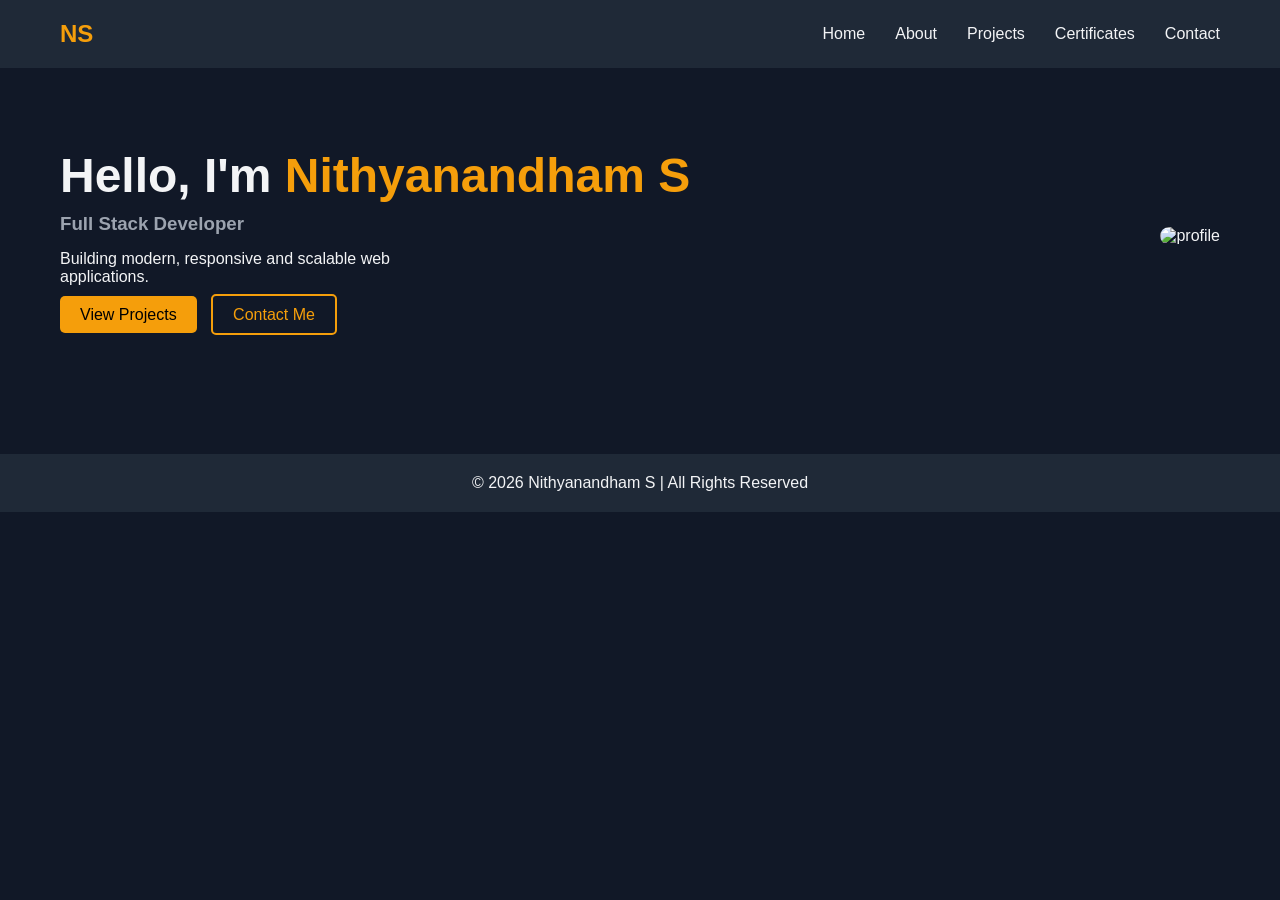
==== index.html @ 8ca4f581 "Converted to multi-page portfolio" ====
<!DOCTYPE html>
<html lang="en">
<head>
    <meta charset="UTF-8">
    <title>Nithyanandham S | Portfolio</title>
    <meta name="viewport" content="width=device-width, initial-scale=1.0">

    <!-- ICONS -->
    <link rel="stylesheet" href="https://cdnjs.cloudflare.com/ajax/libs/font-awesome/6.5.0/css/all.min.css">

    <link rel="stylesheet" href="css/style.css">
</head>
<body>

<nav>
    <div class="logo">NS</div>
    <ul>
        <li><a href="index.html">Home</a></li>
        <li><a href="about.html">About</a></li>
        <li><a href="projects.html">Projects</a></li>
        <li><a href="certificates.html">Certificates</a></li>
        <li><a href="contact.html">Contact</a></li>
    </ul>
</nav>

<section class="home-container">
    <div class="home-text">
        <h1>Hello, I'm <span>Nithyanandham S</span></h1>
        <h3>Full Stack Developer</h3>
        <p>Building modern, responsive and scalable web applications.</p>

        <div class="buttons">
            <a href="projects.html" class="btn">View Projects</a>
            <a href="contact.html" class="btn-outline">Contact Me</a>
        </div>
    </div>

    <div class="home-image">
        <img src="assets/images/profile.png" alt="profile">
    </div>
</section>

<footer>
    <p>© 2026 Nithyanandham S | All Rights Reserved</p>
</footer>

</body>
</html>
---- css/style.css ----
* {
    margin: 0;
    padding: 0;
    box-sizing: border-box;
    font-family: 'Segoe UI', sans-serif;
}

body {
    background: #111827;
    color: #f3f4f6;
}

nav {
    display: flex;
    justify-content: space-between;
    align-items: center;
    padding: 20px 60px;
    background: #1f2937;
}

nav .logo {
    font-size: 24px;
    font-weight: bold;
    color: #f59e0b;
}

nav ul {
    display: flex;
    list-style: none;
}

nav ul li {
    margin-left: 30px;
}

nav ul li a {
    text-decoration: none;
    color: #f3f4f6;
    transition: 0.3s;
}

nav ul li a:hover {
    color: #f59e0b;
}

.home-container {
    display: flex;
    justify-content: space-between;
    align-items: center;
    padding: 80px 60px;
}

.home-text h1 {
    font-size: 48px;
}

.home-text span {
    color: #f59e0b;
}

.home-text h3 {
    margin-top: 10px;
    color: #9ca3af;
}

.home-text p {
    margin-top: 15px;
    max-width: 400px;
}

.buttons {
    margin-top: 20px;
}

.btn {
    padding: 10px 20px;
    background: #f59e0b;
    color: black;
    text-decoration: none;
    margin-right: 10px;
    border-radius: 5px;
}

.btn-outline {
    padding: 10px 20px;
    border: 2px solid #f59e0b;
    color: #f59e0b;
    text-decoration: none;
    border-radius: 5px;
}

.home-image img {
    width: 300px;
    border-radius: 10px;
}

footer {
    text-align: center;
    padding: 20px;
    background: #1f2937;
    margin-top: 50px;
}
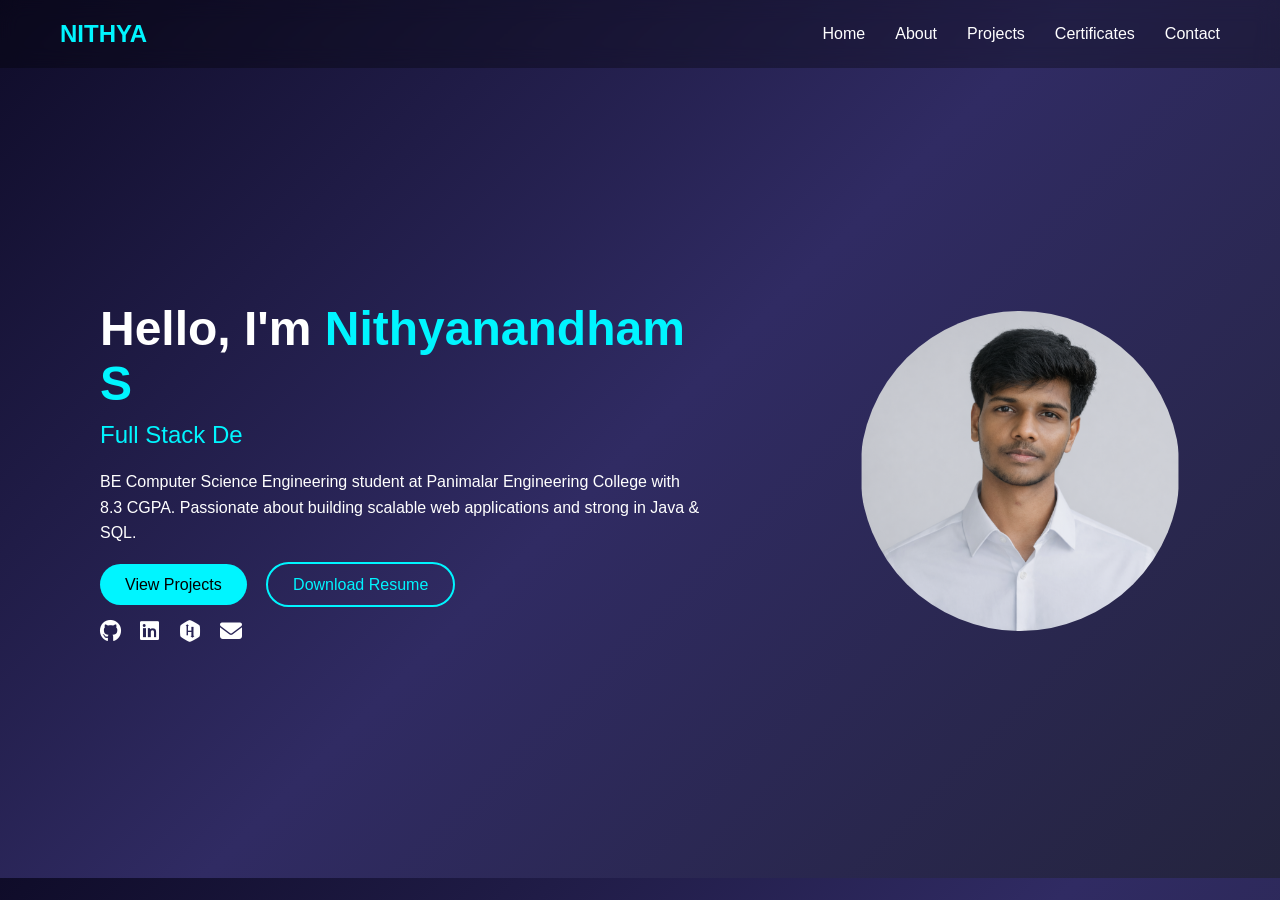
==== commit db293d46: "Premium animated homepage" ====
--- a/index.html
+++ b/index.html
@@ -1,19 +1,18 @@
 <!DOCTYPE html>
 <html lang="en">
 <head>
-    <meta charset="UTF-8">
-    <title>Nithyanandham S | Portfolio</title>
-    <meta name="viewport" content="width=device-width, initial-scale=1.0">
+<meta charset="UTF-8">
+<title>Nithyanandham S | Portfolio</title>
+<meta name="viewport" content="width=device-width, initial-scale=1.0">
 
-    <!-- ICONS -->
-    <link rel="stylesheet" href="https://cdnjs.cloudflare.com/ajax/libs/font-awesome/6.5.0/css/all.min.css">
+<link rel="stylesheet" href="https://cdnjs.cloudflare.com/ajax/libs/font-awesome/6.5.0/css/all.min.css">
+<link rel="stylesheet" href="css/style.css">
 
-    <link rel="stylesheet" href="css/style.css">
 </head>
 <body>
 
-<nav>
-    <div class="logo">NS</div>
+<nav class="navbar">
+    <div class="logo">NITHYA</div>
     <ul>
         <li><a href="index.html">Home</a></li>
         <li><a href="about.html">About</a></li>
@@ -23,26 +22,37 @@
     </ul>
 </nav>
 
-<section class="home-container">
-    <div class="home-text">
+<section class="hero">
+
+    <div class="hero-text">
         <h1>Hello, I'm <span>Nithyanandham S</span></h1>
-        <h3>Full Stack Developer</h3>
-        <p>Building modern, responsive and scalable web applications.</p>
+        <h2><span class="typing"></span></h2>
+
+        <p>
+            BE Computer Science Engineering student at Panimalar Engineering College
+            with 8.3 CGPA. Passionate about building scalable web applications and
+            strong in Java & SQL.
+        </p>
 
         <div class="buttons">
             <a href="projects.html" class="btn">View Projects</a>
-            <a href="contact.html" class="btn-outline">Contact Me</a>
+            <a href="assets/resume/resume.pdf" class="btn-outline" download>Download Resume</a>
+        </div>
+
+        <div class="social-icons">
+            <a href="https://github.com/nithisaravanan2005-del" target="_blank"><i class="fab fa-github"></i></a>
+            <a href="https://www.linkedin.com/in/nithyanandham-s-35a0b9305/" target="_blank"><i class="fab fa-linkedin"></i></a>
+            <a href="https://www.hackerrank.com/profile/nithisaravanan21" target="_blank"><i class="fab fa-hackerrank"></i></a>
+            <a href="mailto:nithisaravanan2005@gmail.com"><i class="fas fa-envelope"></i></a>
         </div>
     </div>
 
-    <div class="home-image">
+    <div class="hero-image">
         <img src="assets/images/profile.png" alt="profile">
     </div>
+
 </section>
 
-<footer>
-    <p>© 2026 Nithyanandham S | All Rights Reserved</p>
-</footer>
-
+<script src="js/script.js"></script>
 </body>
 </html>
--- a/css/style.css
+++ b/css/style.css
@@ -1,102 +1,134 @@
-* {
-    margin: 0;
-    padding: 0;
-    box-sizing: border-box;
-    font-family: 'Segoe UI', sans-serif;
+*{
+    margin:0;
+    padding:0;
+    box-sizing:border-box;
+    font-family: 'Poppins', sans-serif;
 }
 
-body {
-    background: #111827;
-    color: #f3f4f6;
+body{
+    background: linear-gradient(135deg,#0f0c29,#302b63,#24243e);
+    color:white;
 }
 
-nav {
-    display: flex;
-    justify-content: space-between;
-    align-items: center;
-    padding: 20px 60px;
-    background: #1f2937;
+.navbar{
+    display:flex;
+    justify-content:space-between;
+    align-items:center;
+    padding:20px 60px;
+    background: rgba(0,0,0,0.3);
+    backdrop-filter: blur(10px);
 }
 
-nav .logo {
-    font-size: 24px;
-    font-weight: bold;
-    color: #f59e0b;
+.logo{
+    font-size:24px;
+    font-weight:bold;
+    color:#00f5ff;
 }
 
-nav ul {
-    display: flex;
-    list-style: none;
+.navbar ul{
+    display:flex;
+    list-style:none;
 }
 
-nav ul li {
-    margin-left: 30px;
+.navbar ul li{
+    margin-left:30px;
 }
 
-nav ul li a {
-    text-decoration: none;
-    color: #f3f4f6;
-    transition: 0.3s;
+.navbar ul li a{
+    text-decoration:none;
+    color:white;
+    transition:0.3s;
 }
 
-nav ul li a:hover {
-    color: #f59e0b;
+.navbar ul li a:hover{
+    color:#00f5ff;
 }
 
-.home-container {
-    display: flex;
-    justify-content: space-between;
-    align-items: center;
-    padding: 80px 60px;
+.hero{
+    display:flex;
+    justify-content:space-between;
+    align-items:center;
+    padding:80px 100px;
+    min-height:90vh;
 }
 
-.home-text h1 {
-    font-size: 48px;
+.hero-text{
+    max-width:600px;
 }
 
-.home-text span {
-    color: #f59e0b;
+.hero-text h1{
+    font-size:48px;
 }
 
-.home-text h3 {
-    margin-top: 10px;
-    color: #9ca3af;
+.hero-text span{
+    color:#00f5ff;
 }
 
-.home-text p {
-    margin-top: 15px;
-    max-width: 400px;
+.hero-text h2{
+    margin-top:10px;
+    font-weight:400;
 }
 
-.buttons {
-    margin-top: 20px;
+.hero-text p{
+    margin-top:20px;
+    line-height:1.6;
 }
 
-.btn {
-    padding: 10px 20px;
-    background: #f59e0b;
-    color: black;
-    text-decoration: none;
-    margin-right: 10px;
-    border-radius: 5px;
+.buttons{
+    margin-top:30px;
 }
 
-.btn-outline {
-    padding: 10px 20px;
-    border: 2px solid #f59e0b;
-    color: #f59e0b;
-    text-decoration: none;
-    border-radius: 5px;
+.btn{
+    padding:12px 25px;
+    background:#00f5ff;
+    color:black;
+    text-decoration:none;
+    margin-right:15px;
+    border-radius:30px;
+    transition:0.3s;
 }
 
-.home-image img {
-    width: 300px;
-    border-radius: 10px;
+.btn:hover{
+    box-shadow:0 0 20px #00f5ff;
 }
 
-footer {
-    text-align: center;
-    padding: 20px;
-    background: #1f2937;
-    margin-top: 50px;
+.btn-outline{
+    padding:12px 25px;
+    border:2px solid #00f5ff;
+    border-radius:30px;
+    text-decoration:none;
+    color:#00f5ff;
+}
+
+.btn-outline:hover{
+    background:#00f5ff;
+    color:black;
+}
+
+.hero-image img{
+    width:320px;
+    border-radius:50%;
+    animation:float 3s ease-in-out infinite;
+}
+
+@keyframes float{
+    0%{transform:translateY(0px);}
+    50%{transform:translateY(-20px);}
+    100%{transform:translateY(0px);}
+}
+
+.social-icons{
+    margin-top:25px;
+}
+
+.social-icons a{
+    color:white;
+    margin-right:15px;
+    font-size:22px;
+    transition:0.3s;
+}
+
+.social-icons a:hover{
+    color:#00f5ff;
+    transform:scale(1.2);
 }
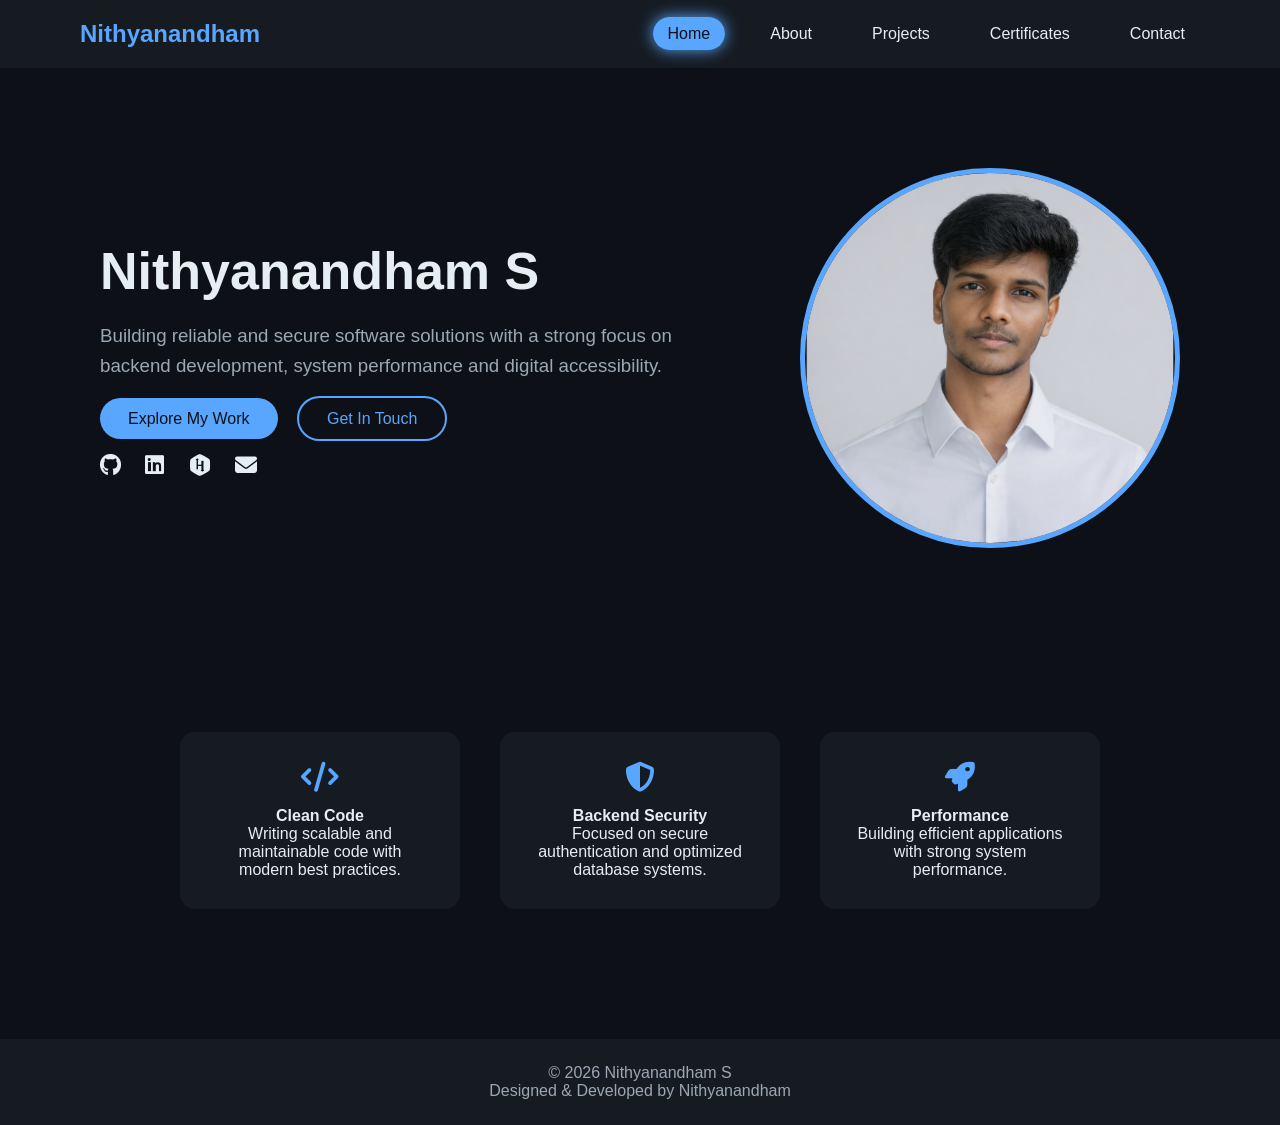
==== commit 86ead1ee: "Refined professional homepage design" ====
--- a/index.html
+++ b/index.html
@@ -12,9 +12,9 @@
 <body>
 
 <nav class="navbar">
-    <div class="logo">NITHYA</div>
+    <div class="logo">Nithyanandham</div>
     <ul>
-        <li><a href="index.html">Home</a></li>
+        <li><a href="index.html" class="active">Home</a></li>
         <li><a href="about.html">About</a></li>
         <li><a href="projects.html">Projects</a></li>
         <li><a href="certificates.html">Certificates</a></li>
@@ -25,18 +25,14 @@
 <section class="hero">
 
     <div class="hero-text">
-        <h1>Hello, I'm <span>Nithyanandham S</span></h1>
-        <h2><span class="typing"></span></h2>
-
-        <p>
-            BE Computer Science Engineering student at Panimalar Engineering College
-            with 8.3 CGPA. Passionate about building scalable web applications and
-            strong in Java & SQL.
-        </p>
+        <h1>Nithyanandham S</h1>
+        <h3 class="tagline">
+            Building reliable and secure software solutions with a strong focus on backend development, system performance and digital accessibility.
+        </h3>
 
         <div class="buttons">
-            <a href="projects.html" class="btn">View Projects</a>
-            <a href="assets/resume/resume.pdf" class="btn-outline" download>Download Resume</a>
+            <a href="projects.html" class="btn">Explore My Work</a>
+            <a href="contact.html" class="btn-outline">Get In Touch</a>
         </div>
 
         <div class="social-icons">
@@ -53,6 +49,32 @@
 
 </section>
 
-<script src="js/script.js"></script>
+<section class="highlights">
+    <div class="card">
+        <i class="fas fa-code"></i>
+        <h4>Clean Code</h4>
+        <p>Writing scalable and maintainable code with modern best practices.</p>
+    </div>
+
+    <div class="card">
+        <i class="fas fa-shield-alt"></i>
+        <h4>Backend Security</h4>
+        <p>Focused on secure authentication and optimized database systems.</p>
+    </div>
+
+    <div class="card">
+        <i class="fas fa-rocket"></i>
+        <h4>Performance</h4>
+        <p>Building efficient applications with strong system performance.</p>
+    </div>
+</section>
+
+<footer>
+    <div class="footer-content">
+        <p>© 2026 Nithyanandham S</p>
+        <p>Designed & Developed by Nithyanandham</p>
+    </div>
+</footer>
+
 </body>
 </html>
--- a/css/style.css
+++ b/css/style.css
@@ -2,27 +2,27 @@
     margin:0;
     padding:0;
     box-sizing:border-box;
-    font-family: 'Poppins', sans-serif;
+    font-family: 'Segoe UI', sans-serif;
 }
 
 body{
-    background: linear-gradient(135deg,#0f0c29,#302b63,#24243e);
-    color:white;
+    background: #0d1117;
+    color:#e6edf3;
 }
 
+/* NAVBAR */
 .navbar{
     display:flex;
     justify-content:space-between;
     align-items:center;
-    padding:20px 60px;
-    background: rgba(0,0,0,0.3);
-    backdrop-filter: blur(10px);
+    padding:20px 80px;
+    background:#161b22;
 }
 
 .logo{
     font-size:24px;
     font-weight:bold;
-    color:#00f5ff;
+    color:#58a6ff;
 }
 
 .navbar ul{
@@ -36,20 +36,25 @@
 
 .navbar ul li a{
     text-decoration:none;
-    color:white;
+    color:#e6edf3;
+    padding:8px 15px;
+    border-radius:20px;
     transition:0.3s;
 }
 
-.navbar ul li a:hover{
-    color:#00f5ff;
+.navbar ul li a:hover,
+.navbar ul li a.active{
+    background:#58a6ff;
+    color:#0d1117;
+    box-shadow:0 0 15px #58a6ff;
 }
 
+/* HERO */
 .hero{
     display:flex;
     justify-content:space-between;
     align-items:center;
-    padding:80px 100px;
-    min-height:90vh;
+    padding:100px 100px;
 }
 
 .hero-text{
@@ -57,21 +62,14 @@
 }
 
 .hero-text h1{
-    font-size:48px;
+    font-size:52px;
+    margin-bottom:20px;
 }
 
-.hero-text span{
-    color:#00f5ff;
-}
-
-.hero-text h2{
-    margin-top:10px;
+.tagline{
     font-weight:400;
-}
-
-.hero-text p{
-    margin-top:20px;
     line-height:1.6;
+    color:#9da7b3;
 }
 
 .buttons{
@@ -79,56 +77,91 @@
 }
 
 .btn{
-    padding:12px 25px;
-    background:#00f5ff;
-    color:black;
+    padding:12px 28px;
+    background:#58a6ff;
+    color:#0d1117;
     text-decoration:none;
+    border-radius:30px;
     margin-right:15px;
-    border-radius:30px;
     transition:0.3s;
 }
 
 .btn:hover{
-    box-shadow:0 0 20px #00f5ff;
+    box-shadow:0 0 20px #58a6ff;
 }
 
 .btn-outline{
-    padding:12px 25px;
-    border:2px solid #00f5ff;
+    padding:12px 28px;
+    border:2px solid #58a6ff;
     border-radius:30px;
     text-decoration:none;
-    color:#00f5ff;
+    color:#58a6ff;
 }
 
 .btn-outline:hover{
-    background:#00f5ff;
-    color:black;
+    background:#58a6ff;
+    color:#0d1117;
 }
 
+/* IMAGE */
 .hero-image img{
-    width:320px;
+    width:380px;
+    height:380px;
+    object-fit:cover;
     border-radius:50%;
-    animation:float 3s ease-in-out infinite;
+    border:5px solid #58a6ff;
 }
 
-@keyframes float{
-    0%{transform:translateY(0px);}
-    50%{transform:translateY(-20px);}
-    100%{transform:translateY(0px);}
-}
-
+/* SOCIAL */
 .social-icons{
     margin-top:25px;
 }
 
 .social-icons a{
-    color:white;
-    margin-right:15px;
+    margin-right:20px;
     font-size:22px;
+    color:#e6edf3;
     transition:0.3s;
 }
 
 .social-icons a:hover{
-    color:#00f5ff;
+    color:#58a6ff;
     transform:scale(1.2);
+}
+
+/* HIGHLIGHTS */
+.highlights{
+    display:flex;
+    justify-content:center;
+    gap:40px;
+    padding:80px;
+}
+
+.card{
+    background:#161b22;
+    padding:30px;
+    width:280px;
+    border-radius:15px;
+    text-align:center;
+    transition:0.3s;
+}
+
+.card i{
+    font-size:30px;
+    color:#58a6ff;
+    margin-bottom:15px;
+}
+
+.card:hover{
+    transform:translateY(-10px);
+    box-shadow:0 0 20px rgba(88,166,255,0.4);
+}
+
+/* FOOTER */
+footer{
+    background:#161b22;
+    padding:25px;
+    text-align:center;
+    margin-top:50px;
+    color:#9da7b3;
 }
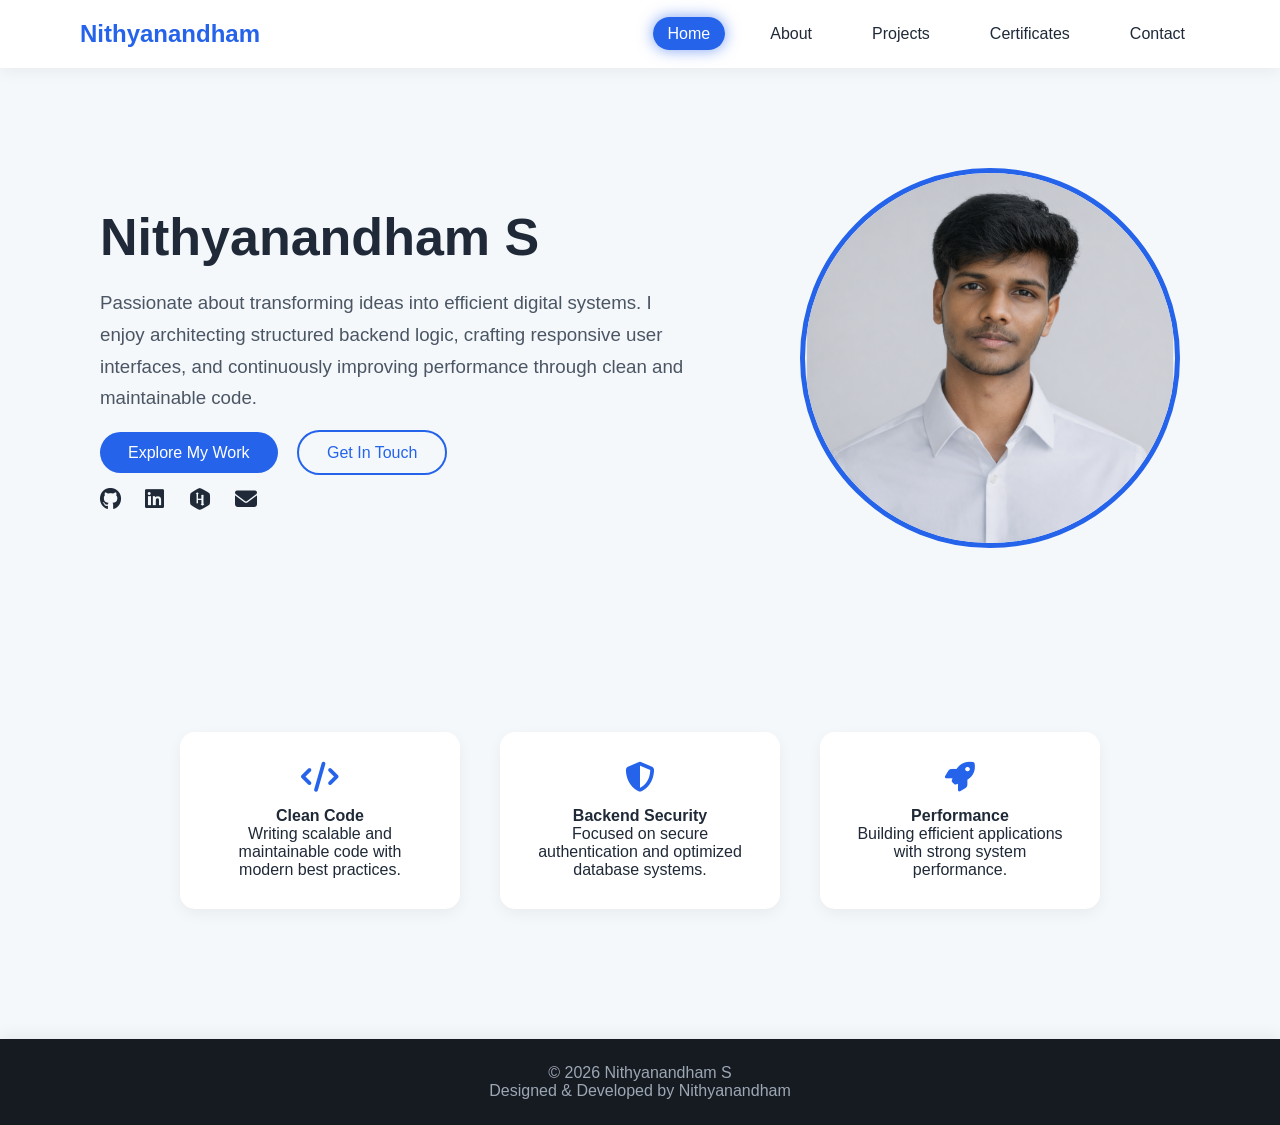
==== commit b85bdce2: "Homepage refined with lighter theme and image glow" ====
--- a/index.html
+++ b/index.html
@@ -27,8 +27,10 @@
     <div class="hero-text">
         <h1>Nithyanandham S</h1>
         <h3 class="tagline">
-            Building reliable and secure software solutions with a strong focus on backend development, system performance and digital accessibility.
-        </h3>
+    Passionate about transforming ideas into efficient digital systems. 
+    I enjoy architecting structured backend logic, crafting responsive user interfaces, 
+    and continuously improving performance through clean and maintainable code.
+</h3>
 
         <div class="buttons">
             <a href="projects.html" class="btn">Explore My Work</a>
--- a/css/style.css
+++ b/css/style.css
@@ -156,8 +156,185 @@
     transform:translateY(-10px);
     box-shadow:0 0 20px rgba(88,166,255,0.4);
 }
+*{
+    margin:0;
+    padding:0;
+    box-sizing:border-box;
+    font-family:'Segoe UI', sans-serif;
+}
+
+body{
+    background:#f4f8fb;
+    color:#1f2937;
+}
+
+/* NAVBAR */
+.navbar{
+    display:flex;
+    justify-content:space-between;
+    align-items:center;
+    padding:20px 80px;
+    background:white;
+    box-shadow:0 4px 15px rgba(0,0,0,0.05);
+}
+
+.logo{
+    font-size:24px;
+    font-weight:bold;
+    color:#2563eb;
+}
+
+.logo i{
+    margin-right:8px;
+}
+
+.navbar ul{
+    display:flex;
+    list-style:none;
+}
+
+.navbar ul li{
+    margin-left:30px;
+}
+
+.navbar ul li a{
+    text-decoration:none;
+    color:#1f2937;
+    padding:8px 15px;
+    border-radius:20px;
+    transition:0.3s;
+}
+
+.navbar ul li a:hover,
+.navbar ul li a.active{
+    background:#2563eb;
+    color:white;
+    box-shadow:0 0 15px rgba(37,99,235,0.6);
+}
+
+/* HERO */
+.hero{
+    display:flex;
+    justify-content:space-between;
+    align-items:center;
+    padding:100px 100px;
+}
+
+.hero-text{
+    max-width:600px;
+}
+
+.hero-text h1{
+    font-size:52px;
+    margin-bottom:20px;
+}
+
+.tagline{
+    font-weight:400;
+    line-height:1.7;
+    color:#4b5563;
+}
+
+.buttons{
+    margin-top:30px;
+}
+
+.btn{
+    padding:12px 28px;
+    background:#2563eb;
+    color:white;
+    text-decoration:none;
+    border-radius:30px;
+    margin-right:15px;
+    transition:0.3s;
+}
+
+.btn:hover{
+    box-shadow:0 0 20px rgba(37,99,235,0.6);
+}
+
+.btn-outline{
+    padding:12px 28px;
+    border:2px solid #2563eb;
+    border-radius:30px;
+    text-decoration:none;
+    color:#2563eb;
+}
+
+.btn-outline:hover{
+    background:#2563eb;
+    color:white;
+}
+
+/* IMAGE */
+.hero-image img{
+    width:380px;
+    height:380px;
+    object-fit:cover;
+    border-radius:50%;
+    border:5px solid #2563eb;
+    transition:0.4s;
+}
+
+.hero-image img:hover{
+    box-shadow:0 0 40px rgba(37,99,235,0.6);
+}
+
+/* SOCIAL */
+.social-icons{
+    margin-top:25px;
+}
+
+.social-icons a{
+    margin-right:20px;
+    font-size:22px;
+    color:#1f2937;
+    transition:0.3s;
+}
+
+.social-icons a:hover{
+    color:#2563eb;
+    transform:scale(1.2);
+}
+
+/* HIGHLIGHTS */
+.highlights{
+    display:flex;
+    justify-content:center;
+    gap:40px;
+    padding:80px;
+}
+
+.card{
+    background:white;
+    padding:30px;
+    width:280px;
+    border-radius:15px;
+    text-align:center;
+    transition:0.3s;
+    box-shadow:0 5px 15px rgba(0,0,0,0.05);
+}
+
+.card i{
+    font-size:30px;
+    color:#2563eb;
+    margin-bottom:15px;
+}
+
+.card:hover{
+    transform:translateY(-10px);
+    box-shadow:0 15px 30px rgba(0,0,0,0.1);
+}
 
 /* FOOTER */
+footer{
+    background:white;
+    padding:25px;
+    text-align:center;
+    margin-top:50px;
+    color:#6b7280;
+    box-shadow:0 -5px 15px rgba(0,0,0,0.05);
+}
 footer{
     background:#161b22;
     padding:25px;
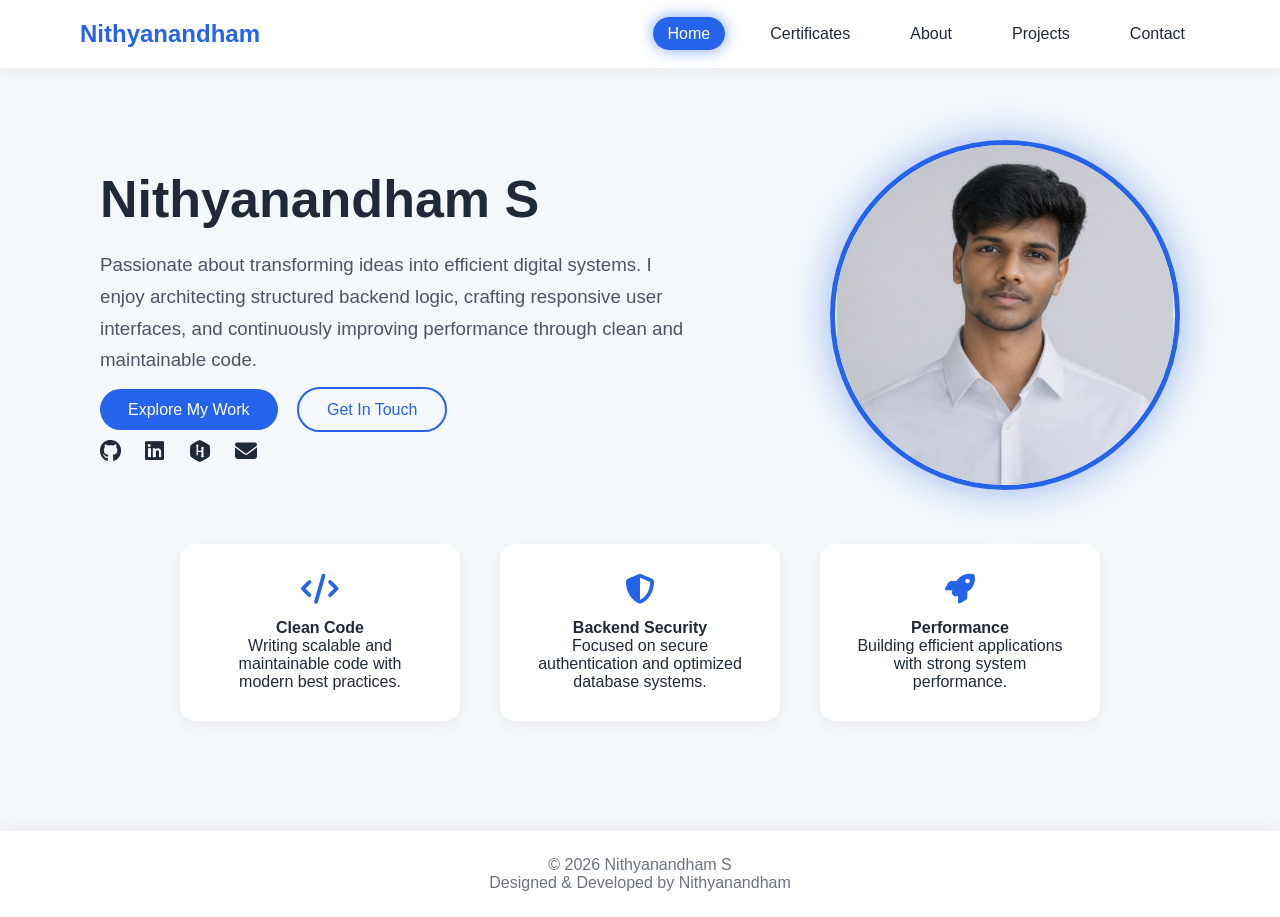
==== commit 6af37bd9: "Made navbar fixed on top" ====
--- a/index.html
+++ b/index.html
@@ -15,9 +15,10 @@
     <div class="logo">Nithyanandham</div>
     <ul>
         <li><a href="index.html" class="active">Home</a></li>
+        <li><a href="certificates.html">Certificates</a></li>
         <li><a href="about.html">About</a></li>
         <li><a href="projects.html">Projects</a></li>
-        <li><a href="certificates.html">Certificates</a></li>
+        
         <li><a href="contact.html">Contact</a></li>
     </ul>
 </nav>
--- a/css/style.css
+++ b/css/style.css
@@ -1,161 +1,4 @@
-*{
-    margin:0;
-    padding:0;
-    box-sizing:border-box;
-    font-family: 'Segoe UI', sans-serif;
-}
-
-body{
-    background: #0d1117;
-    color:#e6edf3;
-}
-
-/* NAVBAR */
-.navbar{
-    display:flex;
-    justify-content:space-between;
-    align-items:center;
-    padding:20px 80px;
-    background:#161b22;
-}
-
-.logo{
-    font-size:24px;
-    font-weight:bold;
-    color:#58a6ff;
-}
-
-.navbar ul{
-    display:flex;
-    list-style:none;
-}
-
-.navbar ul li{
-    margin-left:30px;
-}
-
-.navbar ul li a{
-    text-decoration:none;
-    color:#e6edf3;
-    padding:8px 15px;
-    border-radius:20px;
-    transition:0.3s;
-}
-
-.navbar ul li a:hover,
-.navbar ul li a.active{
-    background:#58a6ff;
-    color:#0d1117;
-    box-shadow:0 0 15px #58a6ff;
-}
-
-/* HERO */
-.hero{
-    display:flex;
-    justify-content:space-between;
-    align-items:center;
-    padding:100px 100px;
-}
-
-.hero-text{
-    max-width:600px;
-}
-
-.hero-text h1{
-    font-size:52px;
-    margin-bottom:20px;
-}
-
-.tagline{
-    font-weight:400;
-    line-height:1.6;
-    color:#9da7b3;
-}
-
-.buttons{
-    margin-top:30px;
-}
-
-.btn{
-    padding:12px 28px;
-    background:#58a6ff;
-    color:#0d1117;
-    text-decoration:none;
-    border-radius:30px;
-    margin-right:15px;
-    transition:0.3s;
-}
-
-.btn:hover{
-    box-shadow:0 0 20px #58a6ff;
-}
-
-.btn-outline{
-    padding:12px 28px;
-    border:2px solid #58a6ff;
-    border-radius:30px;
-    text-decoration:none;
-    color:#58a6ff;
-}
-
-.btn-outline:hover{
-    background:#58a6ff;
-    color:#0d1117;
-}
-
-/* IMAGE */
-.hero-image img{
-    width:380px;
-    height:380px;
-    object-fit:cover;
-    border-radius:50%;
-    border:5px solid #58a6ff;
-}
-
-/* SOCIAL */
-.social-icons{
-    margin-top:25px;
-}
-
-.social-icons a{
-    margin-right:20px;
-    font-size:22px;
-    color:#e6edf3;
-    transition:0.3s;
-}
-
-.social-icons a:hover{
-    color:#58a6ff;
-    transform:scale(1.2);
-}
-
-/* HIGHLIGHTS */
-.highlights{
-    display:flex;
-    justify-content:center;
-    gap:40px;
-    padding:80px;
-}
-
-.card{
-    background:#161b22;
-    padding:30px;
-    width:280px;
-    border-radius:15px;
-    text-align:center;
-    transition:0.3s;
-}
-
-.card i{
-    font-size:30px;
-    color:#58a6ff;
-    margin-bottom:15px;
-}
-
-.card:hover{
-    transform:translateY(-10px);
-    box-shadow:0 0 20px rgba(88,166,255,0.4);
-}
+/* RESET */
 *{
     margin:0;
     padding:0;
@@ -163,19 +6,26 @@
     font-family:'Segoe UI', sans-serif;
 }
 
+/* BODY */
 body{
     background:#f4f8fb;
     color:#1f2937;
+    padding-top:90px; /* space for fixed navbar */
 }
 
 /* NAVBAR */
 .navbar{
+    position:fixed;
+    top:0;
+    left:0;
+    width:100%;
     display:flex;
     justify-content:space-between;
     align-items:center;
     padding:20px 80px;
     background:white;
     box-shadow:0 4px 15px rgba(0,0,0,0.05);
+    z-index:1000;
 }
 
 .logo{
@@ -217,7 +67,7 @@
     display:flex;
     justify-content:space-between;
     align-items:center;
-    padding:100px 100px;
+    padding:50px 100px 10px 100px; /* reduced height */
 }
 
 .hero-text{
@@ -236,7 +86,7 @@
 }
 
 .buttons{
-    margin-top:30px;
+    margin-top:25px;
 }
 
 .btn{
@@ -268,21 +118,22 @@
 
 /* IMAGE */
 .hero-image img{
-    width:380px;
-    height:380px;
+    width:350px;   /* slightly reduced */
+    height:350px;
     object-fit:cover;
     border-radius:50%;
     border:5px solid #2563eb;
-    transition:0.4s;
+    transition:0.2s;
+    box-shadow:0 0 40px rgba(91, 135, 228, 0.6);
 }
 
 .hero-image img:hover{
-    box-shadow:0 0 40px rgba(37,99,235,0.6);
+    box-shadow:0 0 50px rgba(0, 65, 207, 0.6);
 }
 
 /* SOCIAL */
 .social-icons{
-    margin-top:25px;
+    margin-top:20px;
 }
 
 .social-icons a{
@@ -302,7 +153,7 @@
     display:flex;
     justify-content:center;
     gap:40px;
-    padding:80px;
+    padding:40px 80px 60px 80px; /* reduced top gap */
 }
 
 .card{
@@ -322,7 +173,7 @@
 }
 
 .card:hover{
-    transform:translateY(-10px);
+    transform:translateY(-8px);
     box-shadow:0 15px 30px rgba(0,0,0,0.1);
 }
 
@@ -335,10 +186,104 @@
     color:#6b7280;
     box-shadow:0 -5px 15px rgba(0,0,0,0.05);
 }
-footer{
-    background:#161b22;
-    padding:25px;
-    text-align:center;
+
+/* CONTACT PAGE */
+.contact-section{
+    text-align:center;
+    padding:100px 80px;
+}
+
+.contact-section h1{
+    font-size:42px;
+    margin-bottom:20px;
+}
+
+.contact-sub{
+    color:#4b5563;
+    margin-bottom:60px;
+}
+
+.contact-container{
+    display:flex;
+    justify-content:center;
+    gap:40px;
+    flex-wrap:wrap;
+}
+
+.contact-card{
+    background:white;
+    padding:40px;
+    width:260px;
+    border-radius:15px;
+    box-shadow:0 10px 25px rgba(0,0,0,0.08);
+    transition:0.3s;
+}
+
+.contact-card i{
+    font-size:30px;
+    color:#2563eb;
+    margin-bottom:15px;
+}
+
+.contact-card p{
+    word-wrap:break-word;
+}
+
+.contact-card a{
+    text-decoration:none;
+    color:#2563eb;
+    font-size:14px;
+}
+
+.contact-card:hover{
+    transform:translateY(-8px);
+    box-shadow:0 20px 45px rgba(0,0,0,0.2);
+}
+
+/* Resume Button */
+.resume-btn{
     margin-top:50px;
-    color:#9da7b3;
+}
+
+.resume-btn a{
+    display:inline-block;
+    padding:12px 28px;
+    background:#2563eb;
+    color:white;
+    border-radius:30px;
+    text-decoration:none;
+    transition:0.3s;
+}
+
+.resume-btn a:hover{
+    box-shadow:0 0 25px rgba(37,99,235,0.6);
+}
+
+/* CERTIFICATE PAGE */
+.certificate-section{
+    text-align:center;
+    padding:100px 80px;
+}
+
+.certificate-sub{
+    color:#4b5563;
+    margin-bottom:60px;
+}
+
+.certificate-grid{
+    display:grid;
+    grid-template-columns: repeat(auto-fit, minmax(280px, 1fr));
+    gap:40px;
+}
+
+.certificate-grid img{
+    width:100%;
+    border-radius:12px;
+    transition:0.3s;
+    box-shadow:0 10px 25px rgba(0,0,0,0.1);
+}
+
+.certificate-grid img:hover{
+    transform:scale(1.05);
+    box-shadow:0 20px 45px rgba(37,99,235,0.4);
 }
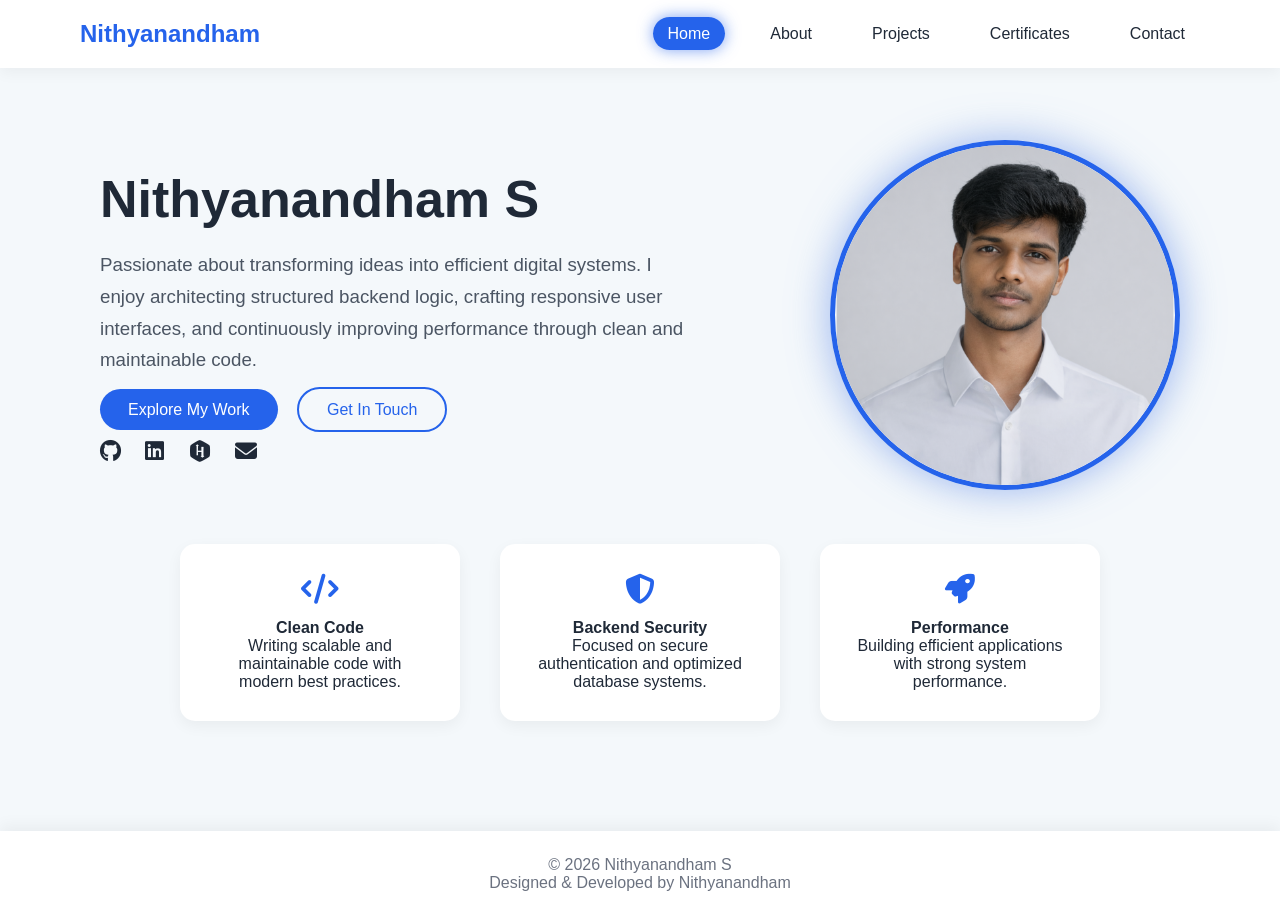
==== commit 7ff5554d: "Update index.html" ====
--- a/index.html
+++ b/index.html
@@ -15,10 +15,10 @@
     <div class="logo">Nithyanandham</div>
     <ul>
         <li><a href="index.html" class="active">Home</a></li>
-        <li><a href="certificates.html">Certificates</a></li>
+       
         <li><a href="about.html">About</a></li>
         <li><a href="projects.html">Projects</a></li>
-        
+         <li><a href="certificates.html">Certificates</a></li>
         <li><a href="contact.html">Contact</a></li>
     </ul>
 </nav>
@@ -80,4 +80,4 @@
 </footer>
 
 </body>
-</html>+</html>
--- a/css/style.css
+++ b/css/style.css
@@ -286,4 +286,136 @@
 .certificate-grid img:hover{
     transform:scale(1.05);
     box-shadow:0 20px 45px rgba(37,99,235,0.4);
-}+}
+
+
+
+
+
+
+/* ABOUT PAGE */
+
+.about-section{
+    padding:100px 80px;
+    text-align:center;
+}
+
+.about-section h1{
+    font-size:42px;
+    margin-bottom:50px;
+}
+
+.about-container{
+    display:flex;
+    justify-content:space-between;
+    gap:60px;
+    align-items:center;
+    flex-wrap:wrap;
+}
+
+.about-text{
+    flex:1;
+    text-align:left;
+    line-height:1.8;
+    color:#4b5563;
+}
+
+.about-stats{
+    flex:1;
+    display:flex;
+    gap:30px;
+    flex-wrap:wrap;
+    justify-content:center;
+}
+
+.stat-card{
+    background:white;
+    padding:30px;
+    width:220px;
+    border-radius:15px;
+    box-shadow:0 10px 25px rgba(0,0,0,0.08);
+    transition:0.3s;
+}
+
+.stat-card i{
+    font-size:28px;
+    color:#2563eb;
+    margin-bottom:15px;
+}
+
+.stat-card:hover{
+    transform:translateY(-8px);
+    box-shadow:0 20px 45px rgba(37,99,235,0.3);
+}
+
+
+
+
+
+
+/* ABOUT PAGE */
+
+.about-section{
+    padding:100px 80px;
+    text-align:center;
+}
+
+.about-intro{
+    max-width:900px;
+    margin:0 auto 60px auto;
+    line-height:1.8;
+    color:#4b5563;
+}
+
+.skills-title{
+    font-size:32px;
+    margin:60px 0 40px 0;
+}
+
+.skills-grid{
+    display:grid;
+    grid-template-columns: repeat(auto-fit, minmax(250px,1fr));
+    gap:30px;
+}
+
+.skill-card{
+    background:white;
+    padding:30px;
+    border-radius:15px;
+    box-shadow:0 10px 25px rgba(0,0,0,0.08);
+    transition:0.3s;
+}
+
+.skill-card i{
+    font-size:30px;
+    color:#2563eb;
+    margin-bottom:15px;
+}
+
+.skill-card:hover{
+    transform:translateY(-8px);
+    box-shadow:0 20px 45px rgba(37,99,235,0.3);
+}
+
+.education-card{
+    display:flex;
+    align-items:center;
+    gap:20px;
+    background:white;
+    padding:25px;
+    border-radius:15px;
+    margin:20px auto;
+    max-width:700px;
+    box-shadow:0 10px 25px rgba(0,0,0,0.08);
+    transition:0.3s;
+}
+
+.education-card i{
+    font-size:28px;
+    color:#2563eb;
+}
+
+.education-card:hover{
+    transform:translateY(-5px);
+    box-shadow:0 20px 45px rgba(37,99,235,0.3);
+}
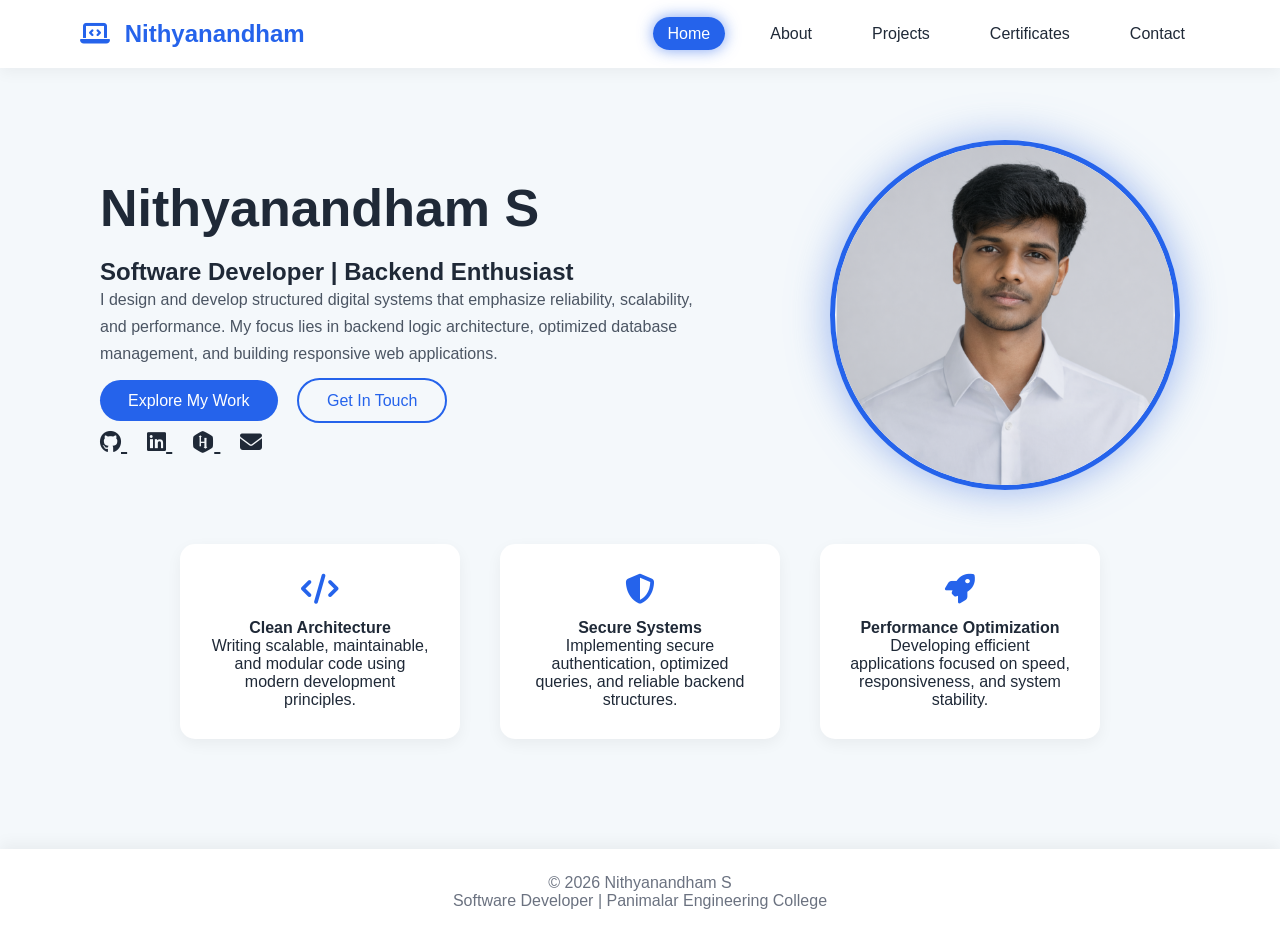
==== commit d3966e73: "Update index.html" ====
--- a/index.html
+++ b/index.html
@@ -2,36 +2,42 @@
 <html lang="en">
 <head>
 <meta charset="UTF-8">
-<title>Nithyanandham S | Portfolio</title>
+<title>Nithyanandham S | Software Developer Portfolio</title>
 <meta name="viewport" content="width=device-width, initial-scale=1.0">
 
 <link rel="stylesheet" href="https://cdnjs.cloudflare.com/ajax/libs/font-awesome/6.5.0/css/all.min.css">
 <link rel="stylesheet" href="css/style.css">
+</head>
 
-</head>
 <body>
 
+<!-- NAVBAR -->
 <nav class="navbar">
-    <div class="logo">Nithyanandham</div>
+    <div class="logo">
+        <i class="fas fa-laptop-code"></i> Nithyanandham
+    </div>
     <ul>
         <li><a href="index.html" class="active">Home</a></li>
-       
         <li><a href="about.html">About</a></li>
         <li><a href="projects.html">Projects</a></li>
-         <li><a href="certificates.html">Certificates</a></li>
+        <li><a href="certificates.html">Certificates</a></li>
         <li><a href="contact.html">Contact</a></li>
     </ul>
 </nav>
 
+<!-- HERO SECTION -->
 <section class="hero">
 
     <div class="hero-text">
         <h1>Nithyanandham S</h1>
-        <h3 class="tagline">
-    Passionate about transforming ideas into efficient digital systems. 
-    I enjoy architecting structured backend logic, crafting responsive user interfaces, 
-    and continuously improving performance through clean and maintainable code.
-</h3>
+
+        <h2 class="role">Software Developer | Backend Enthusiast</h2>
+
+        <p class="tagline">
+            I design and develop structured digital systems that emphasize reliability, 
+            scalability, and performance. My focus lies in backend logic architecture, 
+            optimized database management, and building responsive web applications.
+        </p>
 
         <div class="buttons">
             <a href="projects.html" class="btn">Explore My Work</a>
@@ -39,43 +45,61 @@
         </div>
 
         <div class="social-icons">
-            <a href="https://github.com/nithisaravanan2005-del" target="_blank"><i class="fab fa-github"></i></a>
-            <a href="https://www.linkedin.com/in/nithyanandham-s-35a0b9305/" target="_blank"><i class="fab fa-linkedin"></i></a>
-            <a href="https://www.hackerrank.com/profile/nithisaravanan21" target="_blank"><i class="fab fa-hackerrank"></i></a>
-            <a href="mailto:nithisaravanan2005@gmail.com"><i class="fas fa-envelope"></i></a>
+            <a href="https://github.com/nithisaravanan2005-del" target="_blank" aria-label="GitHub">
+                <i class="fab fa-github"></i>
+            </a>
+            <a href="https://www.linkedin.com/in/nithyanandham-s-35a0b9305/" target="_blank" aria-label="LinkedIn">
+                <i class="fab fa-linkedin"></i>
+            </a>
+            <a href="https://www.hackerrank.com/profile/nithisaravanan21" target="_blank" aria-label="HackerRank">
+                <i class="fab fa-hackerrank"></i>
+            </a>
+            <a href="mailto:nithisaravanan2005@gmail.com" aria-label="Email">
+                <i class="fas fa-envelope"></i>
+            </a>
         </div>
     </div>
 
     <div class="hero-image">
-        <img src="assets/images/profile.png" alt="profile">
+        <img src="assets/images/profile.png" alt="Nithyanandham Profile Photo">
     </div>
 
 </section>
 
+<!-- HIGHLIGHTS -->
 <section class="highlights">
+
     <div class="card">
         <i class="fas fa-code"></i>
-        <h4>Clean Code</h4>
-        <p>Writing scalable and maintainable code with modern best practices.</p>
+        <h4>Clean Architecture</h4>
+        <p>
+            Writing scalable, maintainable, and modular code using modern development principles.
+        </p>
     </div>
 
     <div class="card">
         <i class="fas fa-shield-alt"></i>
-        <h4>Backend Security</h4>
-        <p>Focused on secure authentication and optimized database systems.</p>
+        <h4>Secure Systems</h4>
+        <p>
+            Implementing secure authentication, optimized queries, and reliable backend structures.
+        </p>
     </div>
 
     <div class="card">
         <i class="fas fa-rocket"></i>
-        <h4>Performance</h4>
-        <p>Building efficient applications with strong system performance.</p>
+        <h4>Performance Optimization</h4>
+        <p>
+            Developing efficient applications focused on speed, responsiveness, and system stability.
+        </p>
     </div>
+
 </section>
 
+<!-- FOOTER -->
 <footer>
     <div class="footer-content">
         <p>© 2026 Nithyanandham S</p>
-        <p>Designed & Developed by Nithyanandham</p>
+        <p>Software Developer | Panimalar Engineering College</p>
     </div>
 </footer>
 
